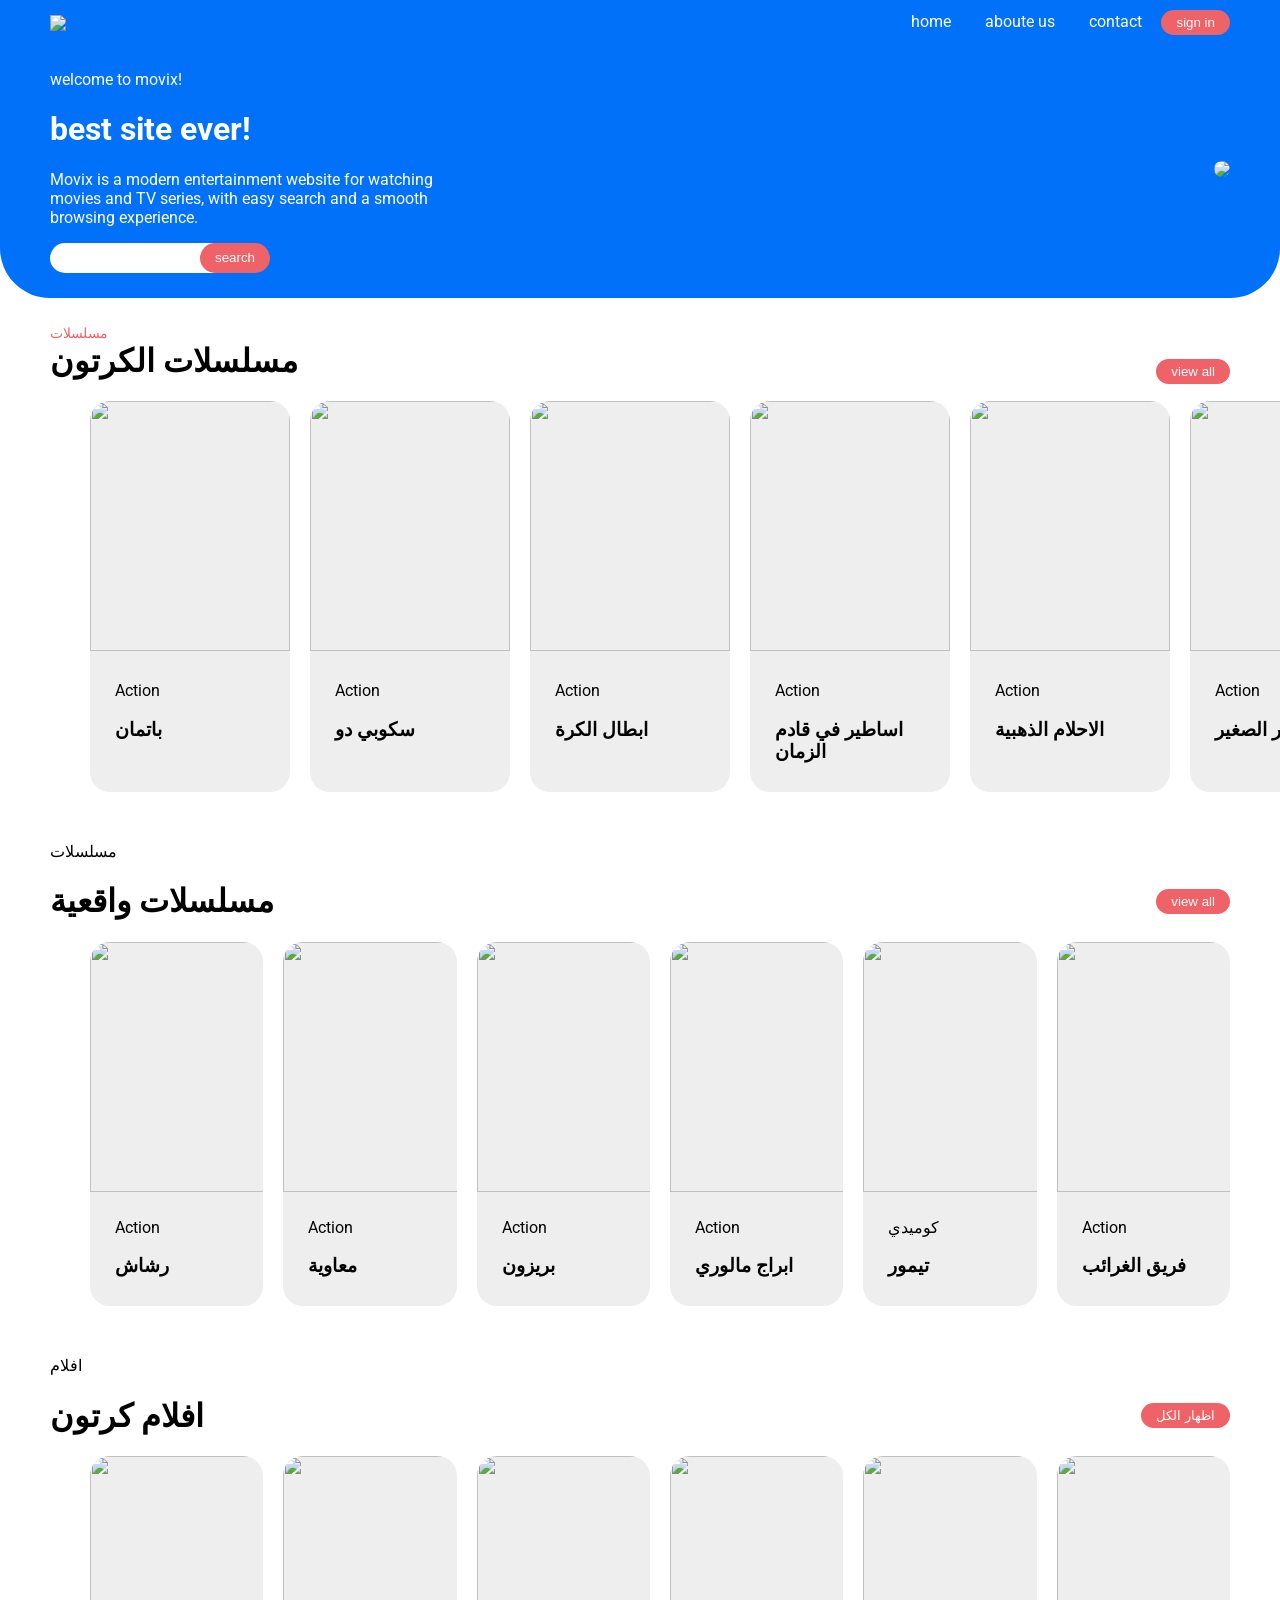
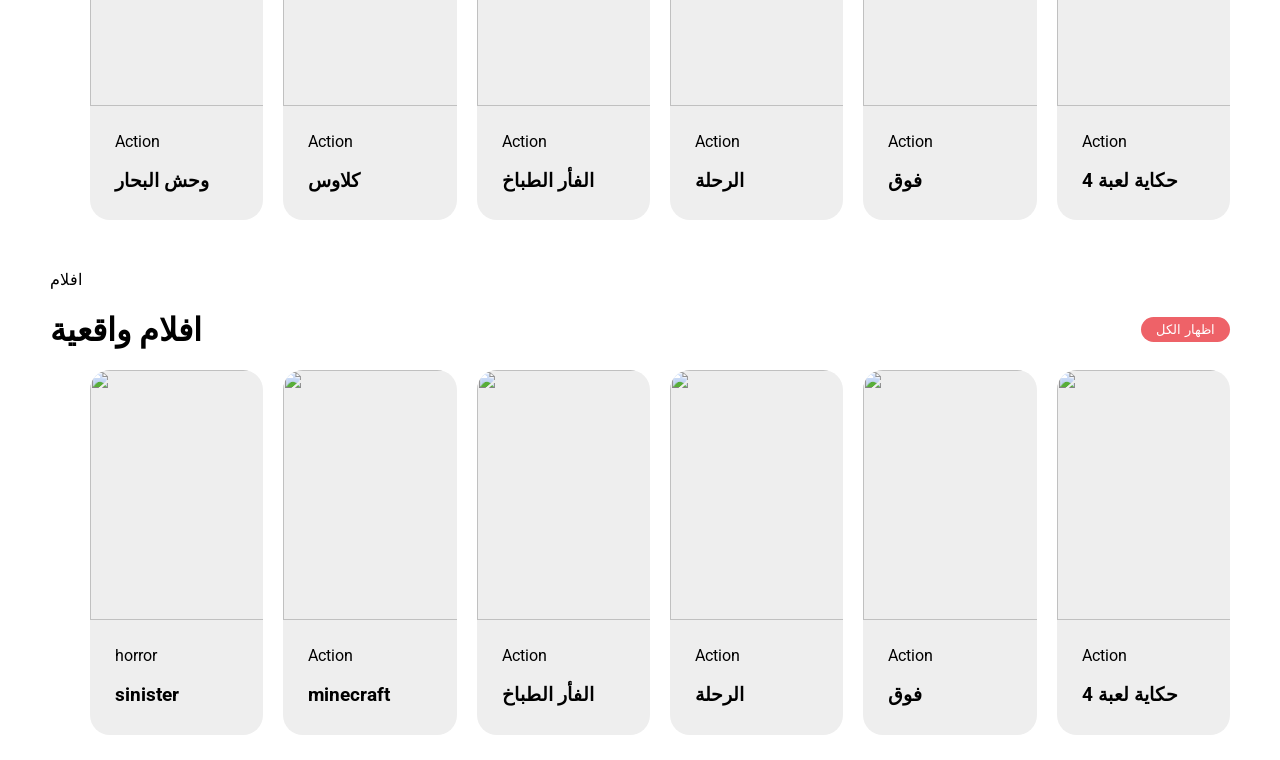
==== index.html @ bdcb7069 "Add files via upload" ====
<!DOCTYPE html>
<head>
  <meta charset="UTF-8">
  <link rel="preconnect" href="https://fonts.googleapis.com">
<link rel="preconnect" href="https://fonts.gstatic.com" crossorigin>
<link href="https://fonts.googleapis.com/css2?family=Roboto:wght@400;500;700&display=swap" rel="stylesheet">
  <title>cartoon&serise</title>
<link rel="stylesheet" href="style.css" />
</head>
<body>
<!--HEADER-->
   <div class="header">
    <img class="logo" src="images/ae.png"/>
    <div class="header-links">
         <a href="index.html">home</a>
         <a href="#">aboute us</a>
         <a href="#">contact</a>
         <button class="btn">sign in</button>
    </div>
   </div>
   
<!--LANDING PAGE--> 
<div class="landing-page">
   <div class="landing-page-left-section">
   <span>welcome to movix!</span>
   <h1>best site ever!</h1>
   <p>Movix is a modern entertainment website 
    for watching movies and TV series, with easy
     search and a smooth browsing experience.
    </p>
    <div class="landing-page-search">
    <input type="text">
    <button class="btn">search</button>
    </div>
   </div>
   <div class="image-container">
      <img class="j" src="images/ge.png"/>
   </div>
</div>
<!--trending series-->

<div class="trending-container">
    <span>مسلسلات</span>
    <div class="trending-header">
      <h1>مسلسلات الكرتون</h1>
      <button class="btn">view all</button>
    </div>
    <div class="trending-cards">
      <div class="card">
        <img class="thumb" src="images/im.png" />
        <div class="card-info">
          <div class="card-name">
            <p>Action</p>
            <h3>باتمان</h3>
          </div>
        </div>
      </div>

      <div class="card">
        <img class="thumb" src="images/skopi.png" />
        <div class="card-info">
          <div class="card-name">
            <p>Action</p>
            <h3> سكوبي دو</h3>
          </div>
        </div>
      </div>

      <div class="card">
        <img class="thumb" src="images/ابطال الكرة.png" />
        <div class="card-info">
          <div class="card-name">
            <p>Action</p>
            <h3>ابطال الكرة</h3>
          </div>
        </div>
      </div>

        <div class="card">
        <img class="thumb" src="images/في_قادم_الزمان.png" />
        <div class="card-info">
          <div class="card-name">
            <p>Action</p>
            <h3>اساطير في قادم الزمان</h3>
          </div>
        </div>
      </div>

        <div class="card">
        <img class="thumb" src="images/الاحلام الذهبية.png" />
        <div class="card-info">
          <div class="card-name">
            <p>Action</p>
            <h3>الاحلام الذهبية</h3>
          </div>
        </div>
      </div>

        <div class="card">
        <img class="thumb" src="images/الامير الصغير.png" />
        <div class="card-info">
          <div class="card-name">
            <p>Action</p>
            <h3>الامير الصغير</h3>
          </div>
        </div>
      </div>

    </div>
  </div>


  <div class="series-a">

    <span>مسلسلات</span>

    <div class="series-header">
        <h1>مسلسلات واقعية</h1>
        <button class="btn">view all</button>
    </div>

    <div class="series-cards">
        <div class="card1">
            <img class="thumb2" src="images/رشاش.png">
             <div class="card-info">
          <div class="card-name">
            <p>Action</p>
            <h3>رشاش</h3>
          </div>
        </div>
        </div>

        <div class="card1">
            <img class="thumb2" src="images/معاوية.png">
             <div class="card-info">
          <div class="card-name">
            <p>Action</p>
            <h3>معاوية</h3>
          </div>
        </div>
        </div>

        <div class="card1">
            <img class="thumb2" src="images/بريزون.png">
             <div class="card-info">
          <div class="card-name">
            <p>Action</p>
            <h3>بريزون</h3>
          </div>
        </div>
        </div>

        <div class="card1">
            <img class="thumb2" src="images/ابراج مالوري.png">
             <div class="card-info">
          <div class="card-name">
            <p>Action</p>
            <h3>ابراج مالوري</h3>
          </div>
        </div>
        </div>

        <div class="card1">
            <img class="thumb2" src="images/تيمور.png">
             <div class="card-info">
          <div class="card-name">
            <p>كوميدي</p>
            <h3>تيمور</h3>
          </div>
        </div>
        </div>

        <div class="card1">
            <img class="thumb2" src="images/فريق الغرائب.png">
             <div class="card-info">
          <div class="card-name">
            <p>Action</p>
            <h3>فريق الغرائب</h3>
          </div>
        </div>
        </div>

        
    </div>

</div>
<!--افلام-->
<div class="series-a">

    <span>افلام</span>

    <div class="series-header">
        <h1>افلام كرتون</h1>
        <button class="btn">اظهار الكل</button>
    </div>

    <div class="series-cards">
        <div class="card1">
            <img class="thumb2" src="images/وحش البحار.png">
             <div class="card-info">
          <div class="card-name">
            <p>Action</p>
            <h3>وحش البحار</h3>
          </div>
        </div>
        </div>

        <div class="card1">
            <img class="thumb2" src="images/كلاوس.png">
             <div class="card-info">
          <div class="card-name">
            <p>Action</p>
            <h3>كلاوس</h3>
          </div>
        </div>
        </div>

        <div class="card1">
            <img class="thumb2" src="images/الفار الطباخ.png">
             <div class="card-info">
          <div class="card-name">
            <p>Action</p>
            <h3>الفأر الطباخ</h3>
          </div>
        </div>
        </div>

        <div class="card1">
            <img class="thumb2" src="images/الرحلة.png">
             <div class="card-info">
          <div class="card-name">
            <p>Action</p>
            <h3>الرحلة</h3>
          </div>
        </div>
        </div>

         <div class="card1">
            <img class="thumb2" src="images/فوق.png">
             <div class="card-info">
          <div class="card-name">
            <p>Action</p>
            <h3>فوق</h3>
          </div>
        </div>
        </div>

         <div class="card1">
            <img class="thumb2" src="images/Toy_Story_4.png">
             <div class="card-info">
          <div class="card-name">
            <p>Action</p>
            <h3>حكاية لعبة 4</h3>
          </div>
        </div>
        </div>

         
    </div>

</div>
<div class="series-a">

    <span>افلام</span>

    <div class="series-header">
        <h1>افلام واقعية</h1>
        <button class="btn">اظهار الكل</button>
    </div>

    <div class="series-cards">
        <div class="card1">
            <img class="thumb2" src="images/SINSITER.PNG">
             <div class="card-info">
          <div class="card-name">
            <p>horror</p>
            <h3>sinister</h3>
          </div>
        </div>
        </div>

        <div class="card1">
            <img class="thumb2" src="images/minecraft.png">
             <div class="card-info">
          <div class="card-name">
            <p>Action</p>
            <h3>minecraft</h3>
          </div>
        </div>
        </div>

        <div class="card1">
            <img class="thumb2" src="images/الفار الطباخ.png">
             <div class="card-info">
          <div class="card-name">
            <p>Action</p>
            <h3>الفأر الطباخ</h3>
          </div>
        </div>
        </div>

        <div class="card1">
            <img class="thumb2" src="images/الرحلة.png">
             <div class="card-info">
          <div class="card-name">
            <p>Action</p>
            <h3>الرحلة</h3>
          </div>
        </div>
        </div>

         <div class="card1">
            <img class="thumb2" src="images/فوق.png">
             <div class="card-info">
          <div class="card-name">
            <p>Action</p>
            <h3>فوق</h3>
          </div>
        </div>
        </div>

         <div class="card1">
            <img class="thumb2" src="images/Toy_Story_4.png">
             <div class="card-info">
          <div class="card-name">
            <p>Action</p>
            <h3>حكاية لعبة 4</h3>
          </div>
        </div>
        </div>

         
    </div>

</div>

  </div>
  
</body>

</body>
</html>
---- style.css ----
body{
      margin: 0 ;
       font-family: 'Roboto', sans-serif;
    }
   .header{
    background-color:#0171f9;
    display: flex;
    justify-content: space-between;
    align-items: center;
    padding: 10px 50px;
  }
  .base {
    padding: 5px;
  }
  .logo{
  width: 100px;
  }
 .header-links a{ 
  color: white;
  padding: 5px 15px;
  text-decoration: none;
  border-radius: 15px;
}
.btn:hover{
  background-color: #2386fe;
}

.btn{
  background-color:#ee6268 ;
  border-radius: 15px;
  padding: 5px 15px;
  color: white;
  border: none;}
.header-links button:hover{
background-color: #f2858c;
}
.landing-page{
    background-color: #0171f9;
    display: flex;
    justify-content: space-between;
    padding: 25px 50px;
    align-items: center;
    color: white;
    border-radius: 0 0 50px 50px;
}
.landing-page .j {
    width: 350px;
}
.landing-page-search input{
border-radius: 50px;
border: none;
outline: none;
height: 30px;
padding: 0 10px;
}
.landing-page-search button{
    position: absolute;
    left: 200px;
    height: 30px;
}
.image-container .j{
    border-radius: 20px ;
}
.landing-page-left-section{
    width: 400px;
}
.trending-container {
  padding: 25px 50px;  
}
.trending-header{
    display: flex;
    justify-content: space-between;
    align-items: center;
}
.trending-header h1{
    margin-top: 0%;
}
.trending-container span{
     color: #ee6268;
     text-transform: uppercase;
     font-size: 14px;
}



.trending-cards {
    display: flex;
    gap: 20px;
    margin-left: 40px;
}

.card {
    width: 200px;
    background-color: #EEEEEE;
    border-radius: 20px;
}

.card .thumb {
    border-radius: 20px 20px 0 0;
}

.card-info {
    display: flex;
    justify-content: space-between;
    align-items: center;
    padding: 10px 25px;
}

.card-info img {
    width: 50px;
}
.trending-container .trending-cards .card .thumb{
  height:250px ; width: 200px;
}
.series-a{
 padding: 25px 50px; 
 
}

.series-header {
    display: flex;
    justify-content: space-between;
    align-items: center;
}
.thumb2 {
    width: 200px;
    height: 250px;
    display: block;
   
}

.card1 {
    width: 200px;
    background-color: #EEEEEE;
    border-radius: 20px;
    overflow: hidden;
   
}
 
.series-cards{
    display: flex;
    gap: 10px;
    justify-content: flex-start;
    margin-left: 40px;
    gap: 20px;
}
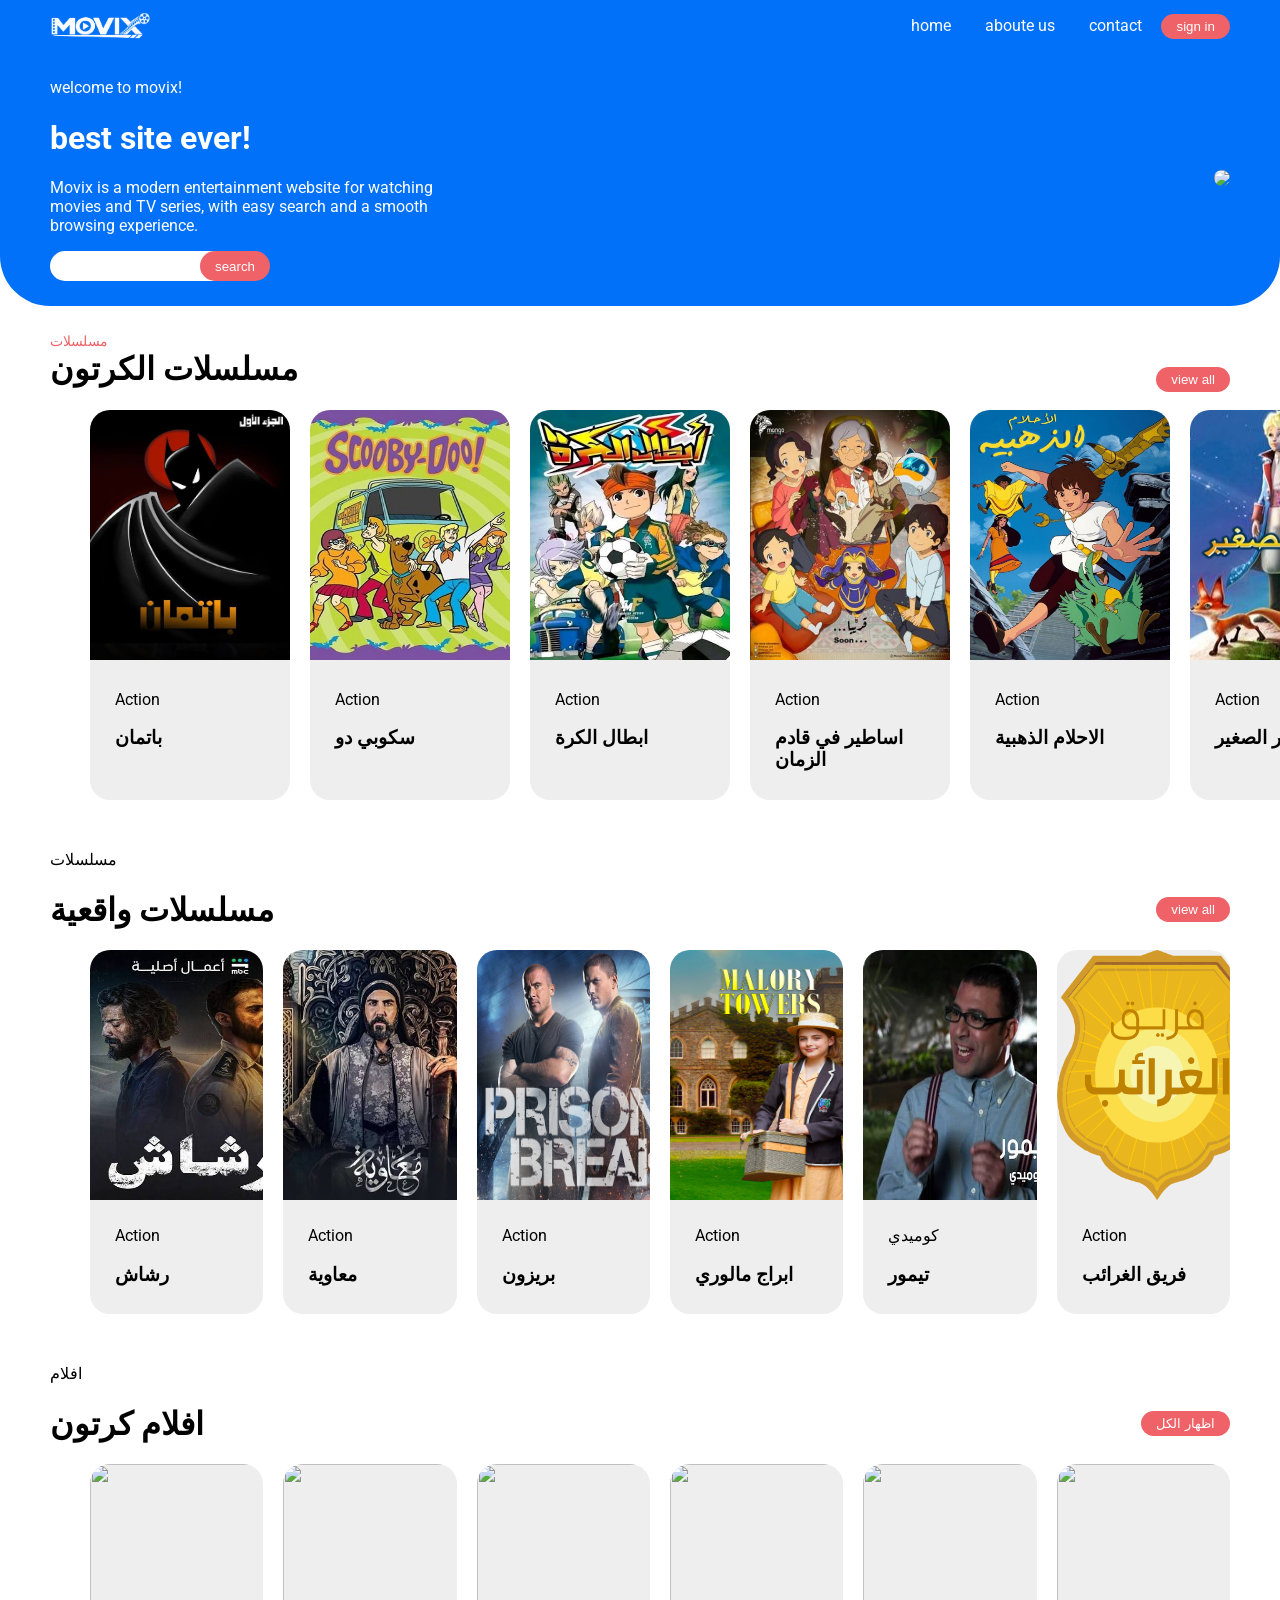
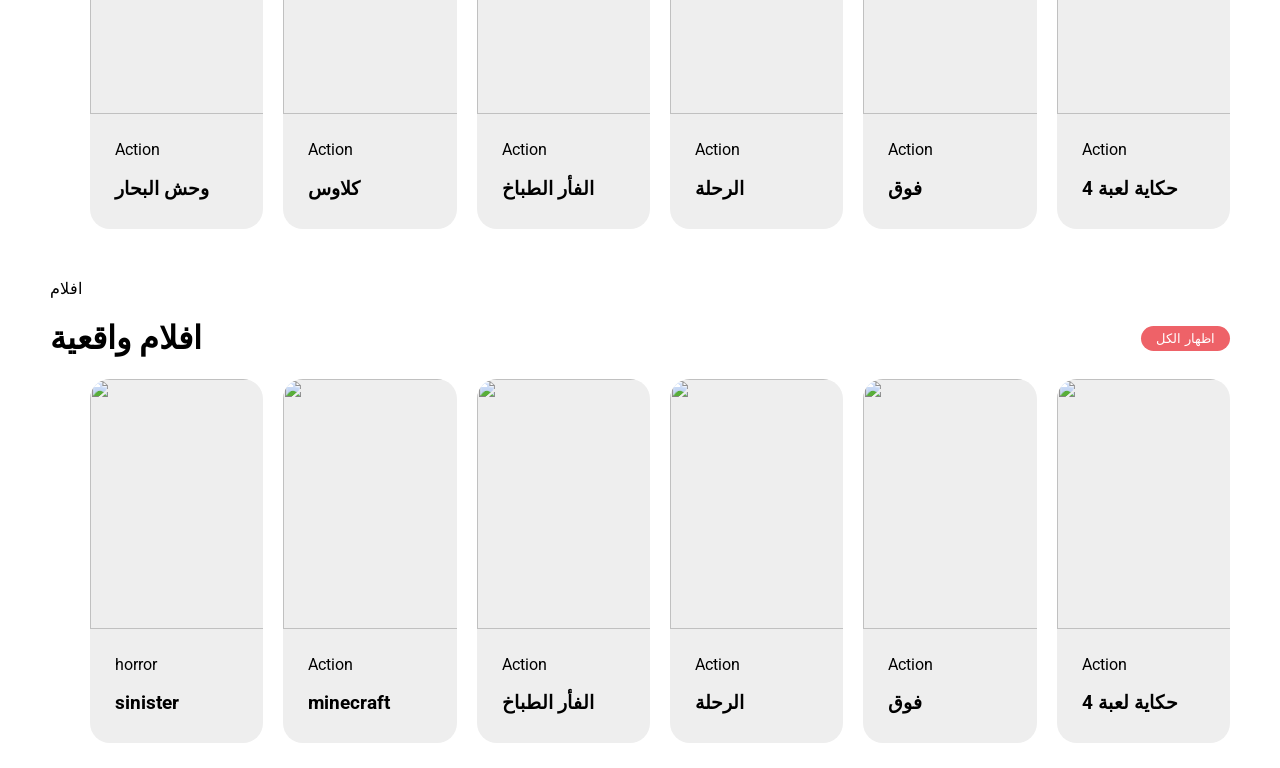
==== commit 7bd5a5b8: "Update index.html" ====
--- a/index.html
+++ b/index.html
@@ -10,7 +10,7 @@
 <body>
 <!--HEADER-->
    <div class="header">
-    <img class="logo" src="images/ae.png"/>
+    <img class="logo" src="ae.png"/>
     <div class="header-links">
          <a href="index.html">home</a>
          <a href="#">aboute us</a>
@@ -34,7 +34,7 @@
     </div>
    </div>
    <div class="image-container">
-      <img class="j" src="images/ge.png"/>
+      <img class="j" src="ge.png"/>
    </div>
 </div>
 <!--trending series-->
@@ -47,7 +47,7 @@
     </div>
     <div class="trending-cards">
       <div class="card">
-        <img class="thumb" src="images/im.png" />
+        <img class="thumb" src="im.png" />
         <div class="card-info">
           <div class="card-name">
             <p>Action</p>
@@ -57,7 +57,7 @@
       </div>
 
       <div class="card">
-        <img class="thumb" src="images/skopi.png" />
+        <img class="thumb" src="skopi.png" />
         <div class="card-info">
           <div class="card-name">
             <p>Action</p>
@@ -67,7 +67,7 @@
       </div>
 
       <div class="card">
-        <img class="thumb" src="images/ابطال الكرة.png" />
+        <img class="thumb" src="ابطال الكرة.png" />
         <div class="card-info">
           <div class="card-name">
             <p>Action</p>
@@ -77,7 +77,7 @@
       </div>
 
         <div class="card">
-        <img class="thumb" src="images/في_قادم_الزمان.png" />
+        <img class="thumb" src="في_قادم_الزمان.png" />
         <div class="card-info">
           <div class="card-name">
             <p>Action</p>
@@ -87,7 +87,7 @@
       </div>
 
         <div class="card">
-        <img class="thumb" src="images/الاحلام الذهبية.png" />
+        <img class="thumb" src="الاحلام الذهبية.png" />
         <div class="card-info">
           <div class="card-name">
             <p>Action</p>
@@ -97,7 +97,7 @@
       </div>
 
         <div class="card">
-        <img class="thumb" src="images/الامير الصغير.png" />
+        <img class="thumb" src="الامير الصغير.png" />
         <div class="card-info">
           <div class="card-name">
             <p>Action</p>
@@ -121,7 +121,7 @@
 
     <div class="series-cards">
         <div class="card1">
-            <img class="thumb2" src="images/رشاش.png">
+            <img class="thumb2" src="رشاش.png">
              <div class="card-info">
           <div class="card-name">
             <p>Action</p>
@@ -131,7 +131,7 @@
         </div>
 
         <div class="card1">
-            <img class="thumb2" src="images/معاوية.png">
+            <img class="thumb2" src="معاوية.png">
              <div class="card-info">
           <div class="card-name">
             <p>Action</p>
@@ -141,7 +141,7 @@
         </div>
 
         <div class="card1">
-            <img class="thumb2" src="images/بريزون.png">
+            <img class="thumb2" src="بريزون.png">
              <div class="card-info">
           <div class="card-name">
             <p>Action</p>
@@ -151,7 +151,7 @@
         </div>
 
         <div class="card1">
-            <img class="thumb2" src="images/ابراج مالوري.png">
+            <img class="thumb2" src="ابراج مالوري.png">
              <div class="card-info">
           <div class="card-name">
             <p>Action</p>
@@ -161,7 +161,7 @@
         </div>
 
         <div class="card1">
-            <img class="thumb2" src="images/تيمور.png">
+            <img class="thumb2" src="تيمور.png">
              <div class="card-info">
           <div class="card-name">
             <p>كوميدي</p>
@@ -171,7 +171,7 @@
         </div>
 
         <div class="card1">
-            <img class="thumb2" src="images/فريق الغرائب.png">
+            <img class="thumb2" src="فريق الغرائب.png">
              <div class="card-info">
           <div class="card-name">
             <p>Action</p>
@@ -339,4 +339,4 @@
 </body>
 
 </body>
-</html>+</html>
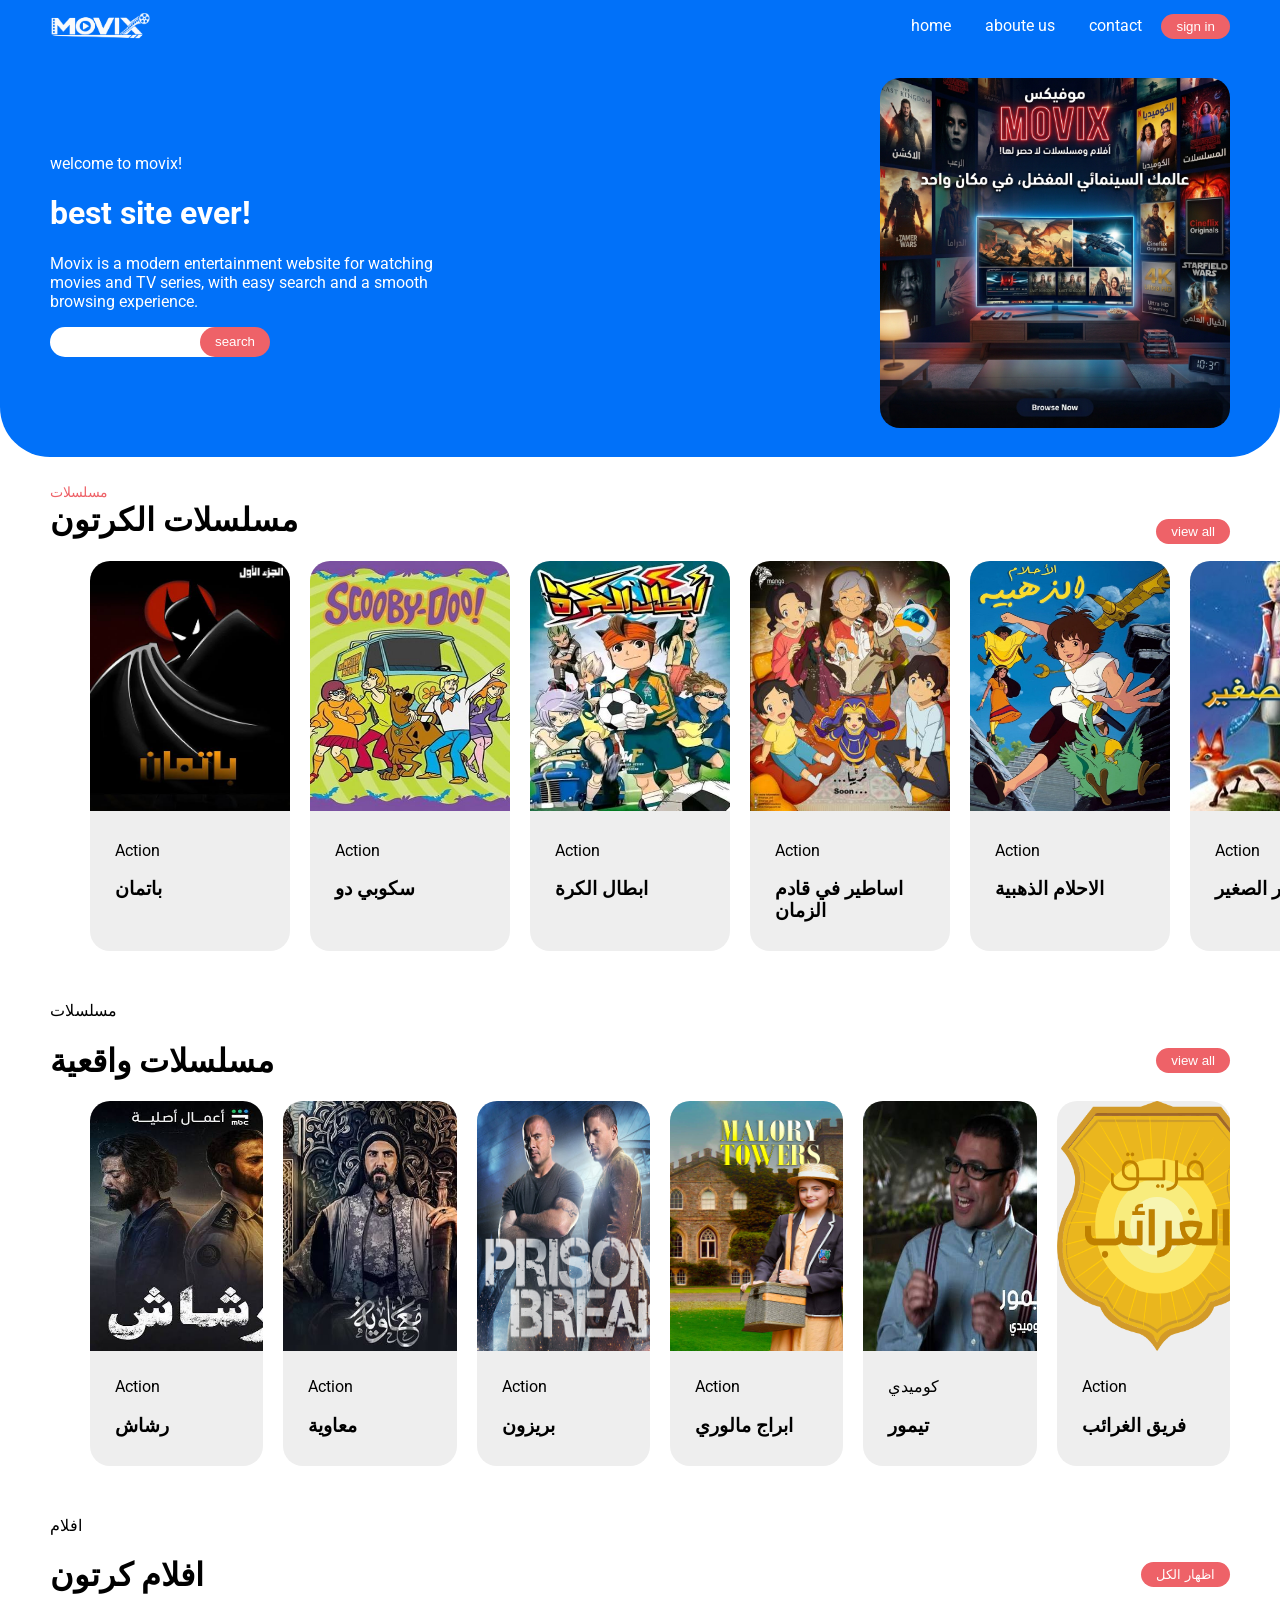
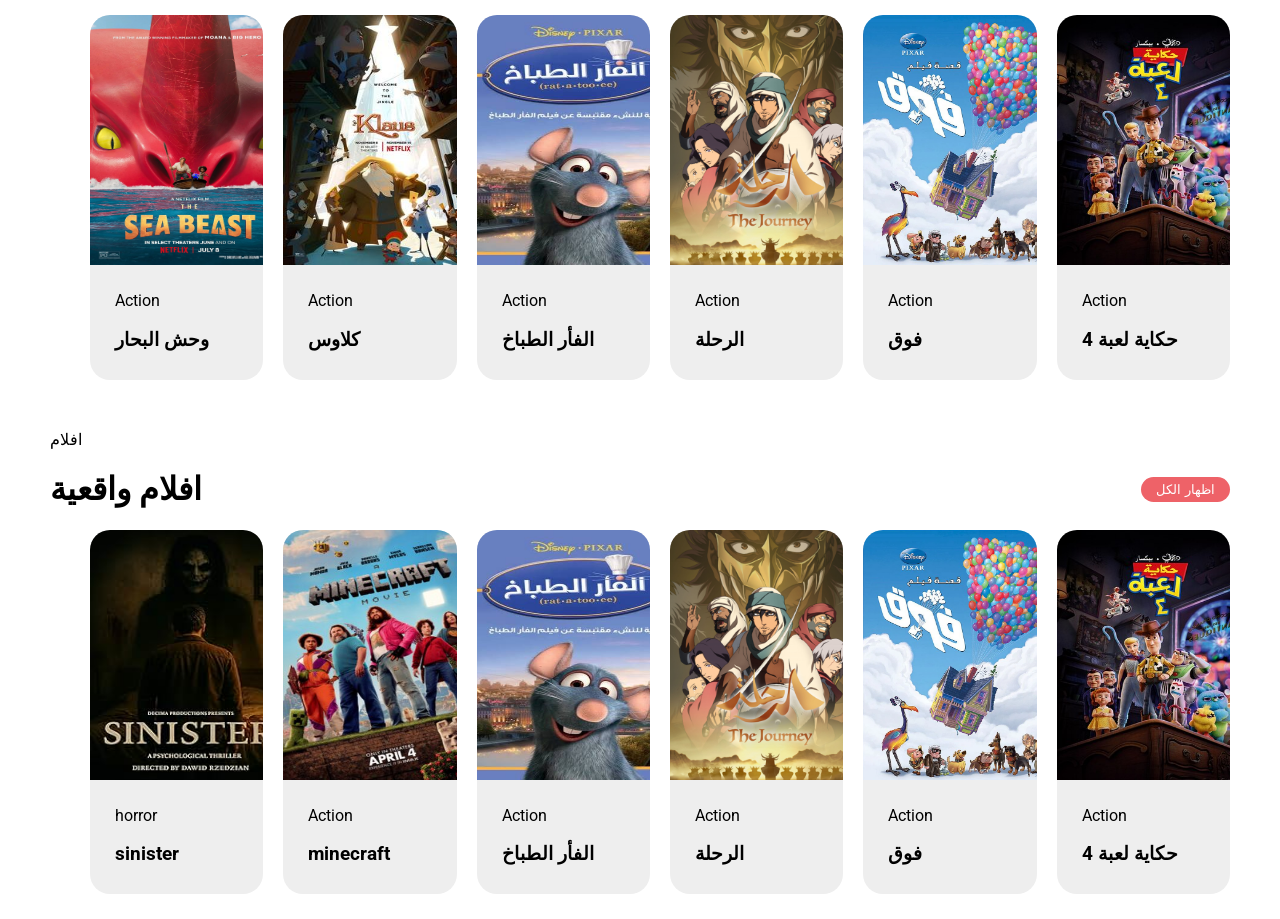
==== commit 242ec196: "Update index.html" ====
--- a/index.html
+++ b/index.html
@@ -34,7 +34,7 @@
     </div>
    </div>
    <div class="image-container">
-      <img class="j" src="ge.png"/>
+      <img class="j" src="Ge.png"/>
    </div>
 </div>
 <!--trending series-->
@@ -196,7 +196,7 @@
 
     <div class="series-cards">
         <div class="card1">
-            <img class="thumb2" src="images/وحش البحار.png">
+            <img class="thumb2" src="وحش البحار.png">
              <div class="card-info">
           <div class="card-name">
             <p>Action</p>
@@ -206,7 +206,7 @@
         </div>
 
         <div class="card1">
-            <img class="thumb2" src="images/كلاوس.png">
+            <img class="thumb2" src="كلاوس.png">
              <div class="card-info">
           <div class="card-name">
             <p>Action</p>
@@ -216,7 +216,7 @@
         </div>
 
         <div class="card1">
-            <img class="thumb2" src="images/الفار الطباخ.png">
+            <img class="thumb2" src="الفار الطباخ.png">
              <div class="card-info">
           <div class="card-name">
             <p>Action</p>
@@ -226,7 +226,7 @@
         </div>
 
         <div class="card1">
-            <img class="thumb2" src="images/الرحلة.png">
+            <img class="thumb2" src="الرحلة.png">
              <div class="card-info">
           <div class="card-name">
             <p>Action</p>
@@ -236,7 +236,7 @@
         </div>
 
          <div class="card1">
-            <img class="thumb2" src="images/فوق.png">
+            <img class="thumb2" src="فوق.png">
              <div class="card-info">
           <div class="card-name">
             <p>Action</p>
@@ -246,7 +246,7 @@
         </div>
 
          <div class="card1">
-            <img class="thumb2" src="images/Toy_Story_4.png">
+            <img class="thumb2" src="Toy_Story_4.png">
              <div class="card-info">
           <div class="card-name">
             <p>Action</p>
@@ -270,7 +270,7 @@
 
     <div class="series-cards">
         <div class="card1">
-            <img class="thumb2" src="images/SINSITER.PNG">
+            <img class="thumb2" src="SINSITER.PNG">
              <div class="card-info">
           <div class="card-name">
             <p>horror</p>
@@ -280,7 +280,7 @@
         </div>
 
         <div class="card1">
-            <img class="thumb2" src="images/minecraft.png">
+            <img class="thumb2" src="minecraft.png">
              <div class="card-info">
           <div class="card-name">
             <p>Action</p>
@@ -290,7 +290,7 @@
         </div>
 
         <div class="card1">
-            <img class="thumb2" src="images/الفار الطباخ.png">
+            <img class="thumb2" src="الفار الطباخ.png">
              <div class="card-info">
           <div class="card-name">
             <p>Action</p>
@@ -300,7 +300,7 @@
         </div>
 
         <div class="card1">
-            <img class="thumb2" src="images/الرحلة.png">
+            <img class="thumb2" src="الرحلة.png">
              <div class="card-info">
           <div class="card-name">
             <p>Action</p>
@@ -310,7 +310,7 @@
         </div>
 
          <div class="card1">
-            <img class="thumb2" src="images/فوق.png">
+            <img class="thumb2" src="فوق.png">
              <div class="card-info">
           <div class="card-name">
             <p>Action</p>
@@ -320,7 +320,7 @@
         </div>
 
          <div class="card1">
-            <img class="thumb2" src="images/Toy_Story_4.png">
+            <img class="thumb2" src="Toy_Story_4.png">
              <div class="card-info">
           <div class="card-name">
             <p>Action</p>
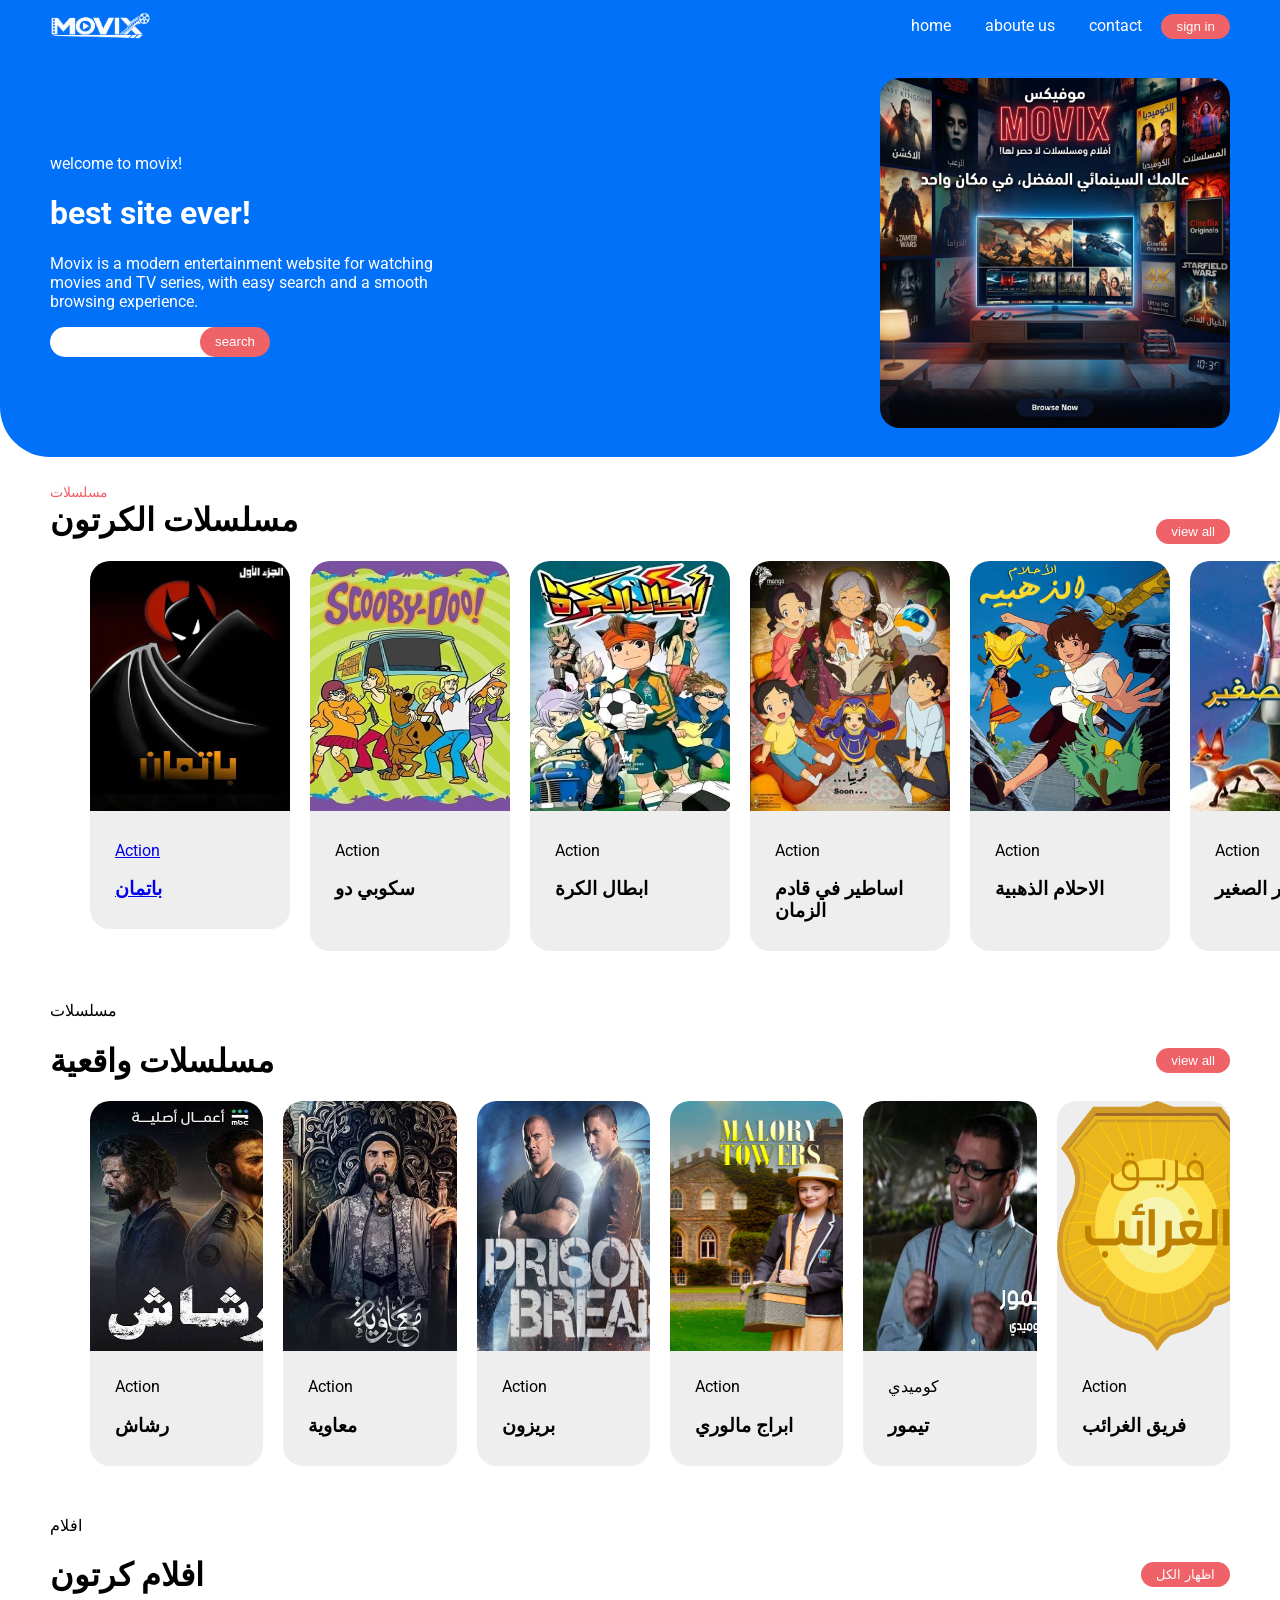
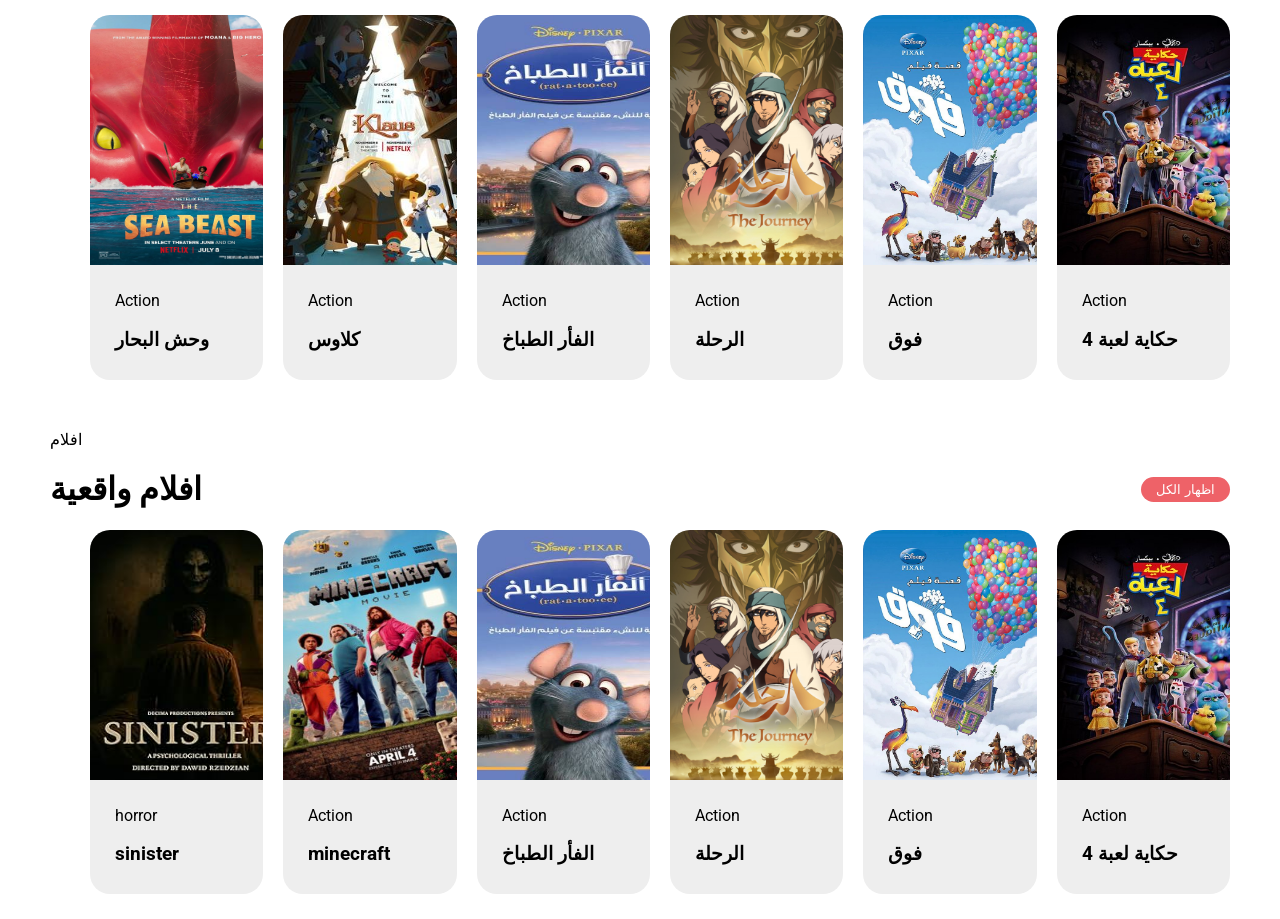
==== commit 6b803a34: "Update index.html" ====
--- a/index.html
+++ b/index.html
@@ -46,6 +46,7 @@
       <button class="btn">view all</button>
     </div>
     <div class="trending-cards">
+      <a href="batman.html">
       <div class="card">
         <img class="thumb" src="im.png" />
         <div class="card-info">
@@ -55,7 +56,7 @@
           </div>
         </div>
       </div>
-
+      </a>
       <div class="card">
         <img class="thumb" src="skopi.png" />
         <div class="card-info">
